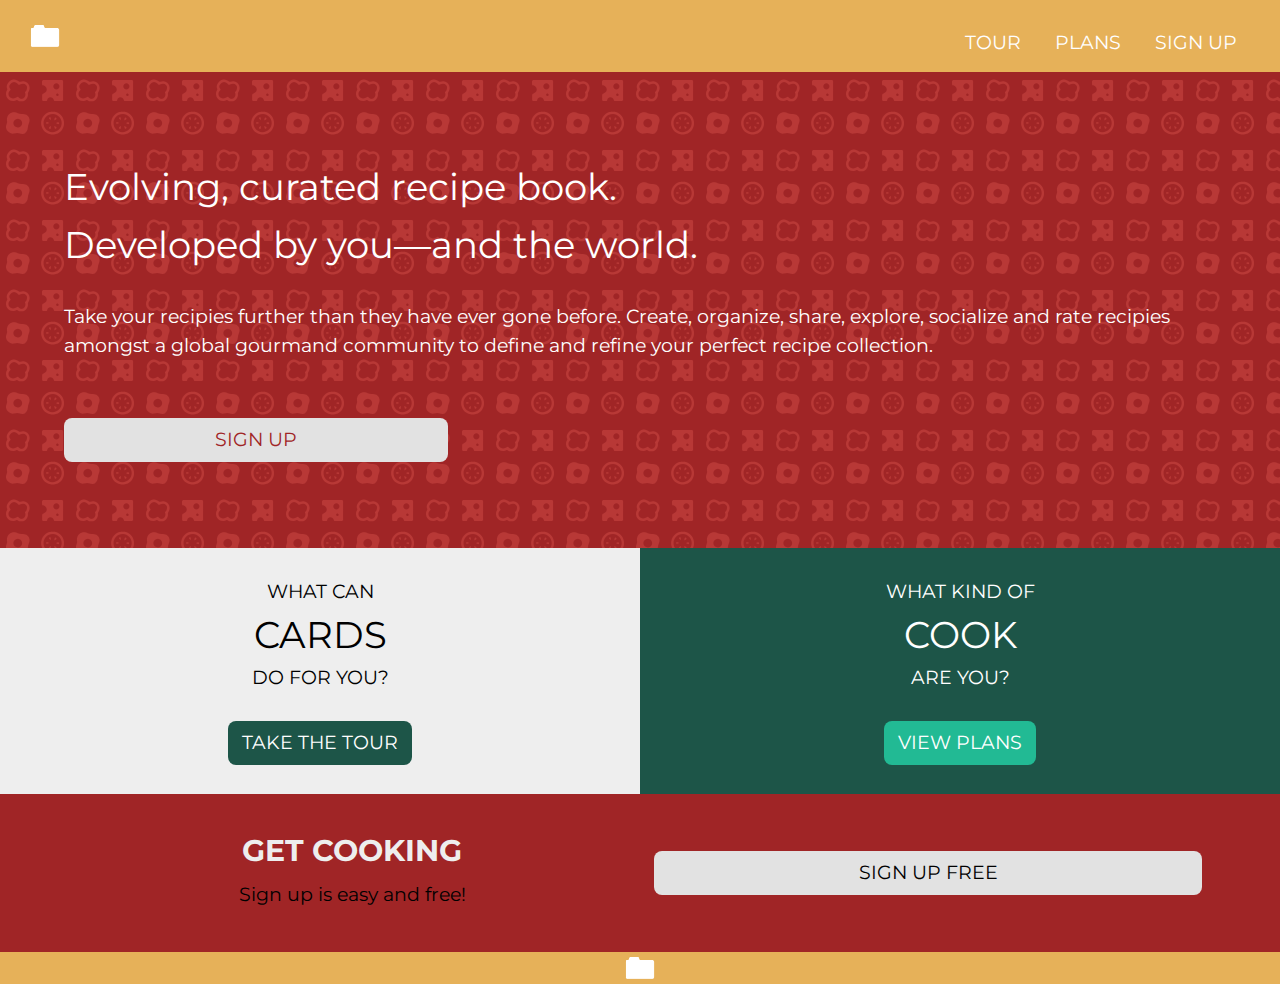
==== index.html @ e1843aa9 "add form to signup.html" ====
<!DOCTYPE html>
<html lang="en-ca">
<head>
	<meta charset="utf-8">
	<title>Cards Homepage</title>
	<meta name="handheldfriendly" content="true">
	<meta name="mobileoptimized" content="240">
	<meta name="viewport" content="width=device-width,initial-scale=1">
	<link href='https://fonts.googleapis.com/css?family=Montserrat:400,700' rel='stylesheet' type='text/css'>
  	<link href="css/modules.css" rel="stylesheet">
	<link href="css/grid.css" rel="stylesheet">
	<link href="css/type.css" rel="stylesheet">
	<link href="css/main.css" rel="stylesheet">
	<link href="css/color.css" rel="stylesheet">
</head>
<body>

<ul class="skip-links">
	<li><a href="#main">Skip to main content</a></li>
	<li><a href="#nav">Skip to navigation</a></li>
	<li><a href="#signup-bucket">Skip to sign up</a></li>
</ul>

<header class="bg-yellow gutter pad-b-1-2 pad-t-1-2" role="masthead">
	<div class="grid grid-middle">
		<div class="unit  xs-1-4 s-1-4 m-1-4 l-1-4">
			<a class="current" href="index.html"><img class="icon i--32" src="images/logo-white.svg" alt=""></a>
		</div>
		<nav class="unit xs-3-4 s-3-4 m-3-4 l-3-4" id="nav" role="navigation">
			<ol class="list-group list-group--inline pad-t-1-2 push-none text-right">
				<li><a class="icon-link white island-1-2" href="tour.html">TOUR</a></li>
				<li><a class="icon-link white island-1-2" href="plans.html">PLANS</a></li>
				<li><a class="icon-link white island-1-2 s-hide" href="signup.html">SIGN UP</a></li>
			</ol>
		</nav>
	</div>	
</header>

<main>

	<section class="island banner white gradient">
		<div class="grid l-wrap">
			<div class="unit xs-1 s-1 m-1 l-1 tera">
				<p class="l-wrap pad-t-2">Evolving, curated recipe book.<span class="block">Developed by you—and the world.</span><p>
			</div>
			<div class="l-wrap">
				<div class="unit xs-1 s-1 m-1 l-1 l-wrap">
					<p class="push-2">Take your recipies further than they have ever gone before. Create, organize, share, explore, socialize and rate recipies amongst a global gourmand community to define and refine your perfect recipe collection.</p>
				</div>
				<div class="unit xs-1 s-1 m-1 l-1-3">
					<div class="grid" id="main">
						<div class="unit xs-1 s-1 m-1 l-1">
							<a class="btn btn--light img-flex push-2 text-center d-red" href="signup.html">SIGN UP</a>
						</div>
					</div>
				</div>	
			</div>
		</div>
	</section>

	<section class="grid">
		<div class="unit xs-1 s-1 m-1-2 l-1-2 text-center bg-smoke">
			<p class="pad-t ">WHAT CAN<span class="block tera">CARDS</span>DO FOR YOU?</p>
			<a class="btn push bg-d-green" href="tour.html">TAKE THE TOUR</a>
		</div>
		<div class="unit xs-1 s-1 m-1-2 l-1-2 text-center bg-d-green">
			<p class="pad-t white">WHAT KIND OF<span class="block tera">COOK</span>ARE YOU?</p>
			<a class="btn push bg-l-green" href="plans.html">VIEW PLANS</a>
		</div>
	</section>

	<section class="bg-d-red island text-center" id="signup-bucket" role="complementary">
		<div class="grid grid-middle push l-wrap">
			<div class="unit xs-1 s-1 m-1 l-1-2 ">
				<h2 class="push-0 giga smoke">GET COOKING</h2>
				<p class="push-1-2">Sign up is easy and free!</p>
			</div>
			<div class="unit xs-1 s-1 m-1 l-1-2 gutter-1-2">
				<a class="btn btn--light img-flex text-center" href="signup.html">SIGN UP FREE</a>
			</div>
		</div>
	</section>
</main>

<footer class="bg-yellow">
	<div class="grid">
		<div class="unit unit-xs-centered">
			<a href="index.html"><img class="icon i--32" src="images/logo-white.svg" alt="logo"></a>
		</div>
	</div>
</footer>


</body>
</html>
---- css/modules.css ----
/*!
 * Modulifier || Code released under the UNLICENSE
 * Code under other copyrights & licenses listed below.
 * http://modulifier.web-dev.tools/#responsive;images;list-group;embed;media-object;icons;hidden;positioning;buttons;forms;accessibility;print
 */

@-moz-viewport { width: device-width; scale: 1; }
@-ms-viewport { width: device-width; scale: 1; }
@-o-viewport { width: device-width; scale: 1; }
@-webkit-viewport { width: device-width; scale: 1; }
@viewport { width: device-width; scale: 1; }

html {
  box-sizing: border-box;
  -moz-text-size-adjust: 100%;
  -ms-text-size-adjust: 100%;
  -webkit-text-size-adjust: 100%;
  text-size-adjust: 100%;
}

*, *::before, *::after {
  box-sizing: inherit;
}

body {
  margin: 0;
}

article, aside, details, figcaption, figure,
footer, header, main, menu, nav, section, summary {
  display: block;
}

audio, canvas, progress, video {
  display: inline-block;
  vertical-align: baseline;
}

template {
  display: none;
}

img {
  border: 0;
}

.img-flex {
  display: block;
  width: 100%;
}

svg:not(:root) {
  overflow: hidden;
}

svg {
  fill: currentColor;
  stroke: currentColor;
}

.image-replacement, .ir {
  overflow: hidden;
  direction: ltr;
  text-align: left;
  text-indent: 100%;
  white-space: nowrap;
}

.list-group {
  padding-left: 0;
  list-style-type: none;
}

.list-group > dd {
  margin-left: 0;
}

.list-group--inline::before,
.list-group--inline::after {
  content: "";
  display: table;
}

.list-group--inline::after {
  clear: both;
}

.list-group--inline > li {
  display: inline-block;
}

.list-group--inline > dt {
  clear: left;
  float: left;
  width: 11em;
}

.list-group--inline > dd {
  float: left;
  min-width: 12em;
}

.embed {
  margin-left: 0;
  margin-right: 0;
  overflow: hidden;
  position: relative;
  width: 100%;
}

.embed--1by1 {
  padding-top: 100%; /* Square */
}

.embed--4by3 {
  padding-top: 75%; /* Traditional TV/computer screens */
}

.embed--2by1 {
  padding-top: 50%; /*custom*/
}

.embed--iso216 {
  padding-top: 70.92%; /* A-standard paper sizes */
}

.embed--3by2 {
  padding-top: 66.6%; /* Classic 35 mm film & most digital photos, landscape */
}

.embed--2by3 {
  padding-top: 150%; /* Classic 35 mm film & most digital photos, portrait */
}

.embed--golden {
  padding-top: 61.8%; /* The Golden Ratio */
}

.embed--16by9 {
  padding-top: 56.25%; /* HD TV */
}

.embed--185by100 {
  padding-top: 54.05%; /* Common widescreen cinema */
}

.embed--24by10 {
  padding-top: 41.667%; /* Widescreen cinema: 2.4:1 */;
}

.embed--3by1 {
  padding-top: 33.3333%; /* Panorama photos */
}

.embed--4by1 {
  padding-top: 25%; /* Polyvision */
}

.embed__item {
  height: 100%;
  left: 0;
  position: absolute;
  top: 0;
  width: 100%;
}

.media {
  overflow: hidden;
}

.media__img {
  float: left;
}

.media__img--reversed {
  float: right;
}

.media__img--stacked {
  float: none;
}

.media__body {
  overflow: hidden;
  min-width: 12em; /* Slightly less than 200px, responsiveness built in */
}

.icon {
  display: inline-block;
  position: relative;
  background: transparent none no-repeat center center;
  background-size: contain;
  vertical-align: middle;
}

.i--16 {
  height: 16px;
  width: 16px;
}

.i--18 {
  height: 18px;
  width: 18px;
}

.i--24 {
  height: 24px;
  width: 24px;
}

.i--32 {
  height: 32px;
  width: 32px;
}

.i--48 {
  height: 48px;
  width: 48px;
}

.i--64 {
  height: 64px;
  width: 64px;
}

.icon svg {
  left: 0;
  height: 100%;
  position: absolute;
  top: 0;
  width: 100%;
}

.icon-label {
  vertical-align: middle;
}

.icon-link, .icon-link:hover {
  text-decoration: none;
}

[hidden], .hidden {
  display: none;
  visibility: hidden;
}

.visually-hidden {
  height: 1px;
  margin: -1px;
  overflow: hidden;
  padding: 0;
  position: absolute;
  width: 1px;
  border: 0;
  clip: rect(0 0 0 0);
}

.visually-hidden.focusable:active, .visually-hidden.focusable:focus {
  height: auto;
  margin: 0;
  overflow: visible;
  position: static;
  width: auto;
  clip: auto;
}

.invisible {
  visibility: hidden;
}

.truncate {
  max-width: 100%;
  overflow: hidden;
  width: 100%;
  text-overflow: ellipsis;
  white-space: nowrap;
}

.scrollable {
  max-width: 100%;
  overflow-x: auto;
  overflow-y: hidden;
  -webkit-overflow-scrolling: touch;
}

.center {
  margin-left: auto;
  margin-right: auto;
}

.clearfix::before, .clearfix::after {
  content: "";
  display: table;
}

.clearfix::after {
  clear: both;
}

.left {
  float: left;
}

.right {
  float: right;
}

.inline {
  display: inline;
}

.block {
  display: block;
}

.inline-block, .ib {
  display: inline-block;
}

.valign-top {
  vertical-align: top;
}

.valign-bottom {
  vertical-align: bottom;
}

.valign-middle {
  vertical-align: middle;
}

.fixed {
  position: fixed;
}

.relative {
  position: relative;
}

.absolute {
  position: absolute;
}

.static {
  position: static;
}

.zindex-1 {
  z-index: 1;
}

.zindex-2 {
  z-index: 2;
}

.zindex-3 {
  z-index: 3;
}

.pin-top-left, .pin-tl {
  top: 0;
  left: 0;
}

.pin-top-right, .pin-tr {
  top: 0;
  right: 0;
}

.pin-bottom-left, .pin-bl {
  bottom: 0;
  left: 0;
}

.pin-bottom-right, .pin-br {
  bottom: 0;
  right: 0;
}

.width-quarter, .w-1-4 {
  width: 25%;
}

.width-half, .w-1-2 {
  width: 50%;
}

.width-full, .w-1 {
  width: 100%;
}

.link-box {
  display: block;
  text-decoration: none;
}

.btn {
  display: inline-block;
  padding: 0.375em 0.75em 0.42em;
  background-color: #333;
  border-radius: 8px;
  border: 0;
  color: #fff;
  text-decoration: none;
}

.btn:hover {
  background-color: #000;
  color: #fff;
}

.btn--light {
  background-color: #e2e2e2;
  color: #000;
}

.btn--light:hover {
  background-color: #666;
  color: #fff;
}

.btn--ghost {
  background-color: transparent;
  border: 3px solid #333;
  color: #000;
}

.btn--ghost:hover {
  border-color: #000;
}

label, .label-block {
  display: block;
  cursor: pointer;
}

input[type="checkbox"] + label,
input[type="radio"] + label,
.label-inline {
  display: inline-block;
}

/*!
 * (c) Nicolas Gallagher and Jonathan Neal of Normalize.css || MIT License
 *     https://necolas.github.io/normalize.css/
 */

button, input, optgroup, select, textarea {
  color: inherit;
  font: inherit;
  margin: 0;
}

button {
  overflow: visible;
}

button,
select {
  text-transform: none;
}

button,
html input[type="button"],
input[type="reset"],
input[type="submit"] {
  -webkit-appearance: button;
  cursor: pointer;
}

button[disabled],
html input[disabled] {
  cursor: default;
}

button::-moz-focus-inner,
input::-moz-focus-inner {
  border: 0;
  padding: 0;
}

input[type="checkbox"],
input[type="radio"] {
  padding: 0;
}

input[type="number"]::-webkit-inner-spin-button,
input[type="number"]::-webkit-outer-spin-button {
  height: auto;
}

input[type="search"] {
  -webkit-appearance: textfield;
}

input[type="search"]::-webkit-search-cancel-button,
input[type="search"]::-webkit-search-decoration {
  -webkit-appearance: none;
}

fieldset {
  border: 1px solid;
}

legend {
  border: 0;
  padding: 0;
}

textarea {
  overflow: auto;
}

optgroup {
  font-weight: bold;
}

/*! End Normalize.css code */

a:hover, a:active {
  outline: none;
}

a:focus, [tabindex="0"]:focus,
input:focus, textarea:focus, button:focus {
  outline: 3px solid #000;
  outline-offset: 3px;
}

.skip-links {
  margin: 0;
  padding: 0;
  list-style-type: none;
}

.skip-links a {
  padding: 0.5em 0.75em;
  position: absolute;
  top: -3em;
  z-index: 10000; /* To make sure they're always on top */
  background-color: #000;
  color: #fff;
  font-size: 1.125rem;
  font-weight: bold;
  text-decoration: none;
}

.skip-links a:focus {
  top: 0;
}

.print-only {
  display: none;
  visibility: hidden;
}

@media print {

  .no-print {
    display: none;
    visibility: hidden;
  }

  .print-only {
    display: block;
    visibility: visible;
  }

  /*!
   * (c) HTML5 Boilerplate || MIT License
   *     https://html5boilerplate.com/
   */

  *, *:before, *:after, *:first-letter, *:first-line {
    background: none transparent !important;
    color: #000 !important;
    box-shadow: none !important;
    text-shadow: none !important;
  }

  a, a:visited {
    text-decoration: underline;
  }

  a[href]:after {
    content: " (" attr(href) ")";
  }

  abbr[title]:after {
    content: " (" attr(title) ")";
  }

  a[href^="#"]:after,
  a[href^="javascript:"]:after {
    content: "";
  }

  pre, blockquote {
    page-break-inside: avoid;
  }

  thead {
    display: table-header-group;
  }

  tr, img {
    page-break-inside: avoid;
  }

  p, h1, h2, h3, h4, h5, h6 {
    orphans: 3;
    widows: 3;
  }

  h1, h2, h3, h4, h5, h6 {
    page-break-after: avoid;
  }

  /*! End HTML5 Boilerplate code */
}
---- css/grid.css ----
/*
  Gridifier || Code released under the UNLICENSE
  http://gridifier.web-dev.tools/#xs,4,0,0,0;s,4,25,0,0;m,4,38,1,1;l,4,60,1,1
*/

.grid {
  margin: 0;
  padding: 0;
  letter-spacing: -0.31em;
  text-rendering: optimizespeed;
  display: -webkit-flex;
  -webkit-flex-flow: row wrap;
  display: -ms-flexbox;
  -ms-flex-flow: row wrap;
  display: flex;
  flex-flow: row wrap;
}

.grid-bottom {
  -webkit-align-items: flex-end;
  -ms-align-items: flex-end;
  align-items: flex-end;
}

.grid-middle {
  -webkit-align-items: center;
  -ms-align-items: center;
  align-items: center;
}

.grid-stretch {
  -webkit-align-items: stretch;
  -ms-align-items: stretch;
  align-items: stretch;
}

.opera-only :-o-prefocus, .grid {
  word-spacing: -0.43em;
}

.unit {
  letter-spacing: normal;
  text-rendering: auto;
  vertical-align: top;
  word-spacing: normal;
  display: inline-block;
  visibility: visible;
}

.grid-bottom .unit {
  vertical-align: bottom;
}

.grid-middle .unit {
  vertical-align: middle;
}

[class*="unit-push-"],
[class*="unit-pull-"] {
  position: relative;
}

.unit-xs-hidden {
  display: none;
  visibility: hidden;
}

.unit-xs-centered {
  margin: 0 auto;
}

.unit-xs-1, .xs-1 {
  display: block;
  visibility: visible;
  width: 100%;
}

.unit-xs-1-2, .xs-1-2 {
  width: 50.0000%;
}

.unit-xs-1-3, .xs-1-3 {
  width: 33.3333%;
}

.unit-xs-2-3, .xs-2-3 {
  width: 66.6667%;
}

.unit-xs-1-4, .xs-1-4 {
  width: 25.0000%;
}

.unit-xs-3-4, .xs-3-4 {
  width: 75.0000%;
}

.unit-xs-1-2,.xs-1-2,.unit-xs-1-3,.xs-1-3,.unit-xs-2-3,.xs-2-3,.unit-xs-1-4,.xs-1-4,.unit-xs-3-4,.xs-3-4 {
  display: inline-block;
  visibility: visible;
}

@media only screen and (min-width: 25em) {

.unit-s-hidden {
  display: none;
  visibility: hidden;
}

.unit-s-centered {
  margin: 0 auto;
}

.unit-s-1, .s-1 {
  display: block;
  visibility: visible;
  width: 100%;
}

.unit-s-1-2, .s-1-2 {
  width: 50.0000%;
}

.unit-s-1-3, .s-1-3 {
  width: 33.3333%;
}

.unit-s-2-3, .s-2-3 {
  width: 66.6667%;
}

.unit-s-1-4, .s-1-4 {
  width: 25.0000%;
}

.unit-s-3-4, .s-3-4 {
  width: 75.0000%;
}

.unit-s-1-2,.s-1-2,.unit-s-1-3,.s-1-3,.unit-s-2-3,.s-2-3,.unit-s-1-4,.s-1-4,.unit-s-3-4,.s-3-4 {
  display: inline-block;
  visibility: visible;
}

}

@media only screen and (min-width: 38em) {

.unit-m-hidden {
  display: none;
  visibility: hidden;
}

.unit-m-centered {
  margin: 0 auto;
}

.unit-m-1, .m-1 {
  display: block;
  visibility: visible;
  width: 100%;
}

.unit-offset-m-0 {
  margin-left: 0;
}

.unit-push-m-0,
.unit-pull-m-0 {
  left: 0;
}

.unit-m-1-2, .m-1-2 {
  width: 50.0000%;
}

.unit-offset-m-1-2 {
  margin-left: 50.0000%;
}

.unit-push-m-1-2 {
  left: 50.0000%;
}

.unit-pull-m-1-2 {
  left: -50.0000%;
}

.unit-m-1-3, .m-1-3 {
  width: 33.3333%;
}

.unit-offset-m-1-3 {
  margin-left: 33.3333%;
}

.unit-push-m-1-3 {
  left: 33.3333%;
}

.unit-pull-m-1-3 {
  left: -33.3333%;
}

.unit-m-2-3, .m-2-3 {
  width: 66.6667%;
}

.unit-offset-m-2-3 {
  margin-left: 66.6667%;
}

.unit-push-m-2-3 {
  left: 66.6667%;
}

.unit-pull-m-2-3 {
  left: -66.6667%;
}

.unit-m-1-4, .m-1-4 {
  width: 25.0000%;
}

.unit-offset-m-1-4 {
  margin-left: 25.0000%;
}

.unit-push-m-1-4 {
  left: 25.0000%;
}

.unit-pull-m-1-4 {
  left: -25.0000%;
}

.unit-m-3-4, .m-3-4 {
  width: 75.0000%;
}

.unit-offset-m-3-4 {
  margin-left: 75.0000%;
}

.unit-push-m-3-4 {
  left: 75.0000%;
}

.unit-pull-m-3-4 {
  left: -75.0000%;
}

.unit-m-1-2,.m-1-2,.unit-m-1-3,.m-1-3,.unit-m-2-3,.m-2-3,.unit-m-1-4,.m-1-4,.unit-m-3-4,.m-3-4 {
  display: inline-block;
  visibility: visible;
}

}

@media only screen and (min-width: 60em) {

.unit-l-hidden {
  display: none;
  visibility: hidden;
}

.unit-l-centered {
  margin: 0 auto;
}

.unit-l-1, .l-1 {
  display: block;
  visibility: visible;
  width: 100%;
}

.unit-offset-l-0 {
  margin-left: 0;
}

.unit-push-l-0,
.unit-pull-l-0 {
  left: 0;
}

.unit-l-1-2, .l-1-2 {
  width: 50.0000%;
}

.unit-offset-l-1-2 {
  margin-left: 50.0000%;
}

.unit-push-l-1-2 {
  left: 50.0000%;
}

.unit-pull-l-1-2 {
  left: -50.0000%;
}

.unit-l-1-3, .l-1-3 {
  width: 33.3333%;
}

.unit-offset-l-1-3 {
  margin-left: 33.3333%;
}

.unit-push-l-1-3 {
  left: 33.3333%;
}

.unit-pull-l-1-3 {
  left: -33.3333%;
}

.unit-l-2-3, .l-2-3 {
  width: 66.6667%;
}

.unit-offset-l-2-3 {
  margin-left: 66.6667%;
}

.unit-push-l-2-3 {
  left: 66.6667%;
}

.unit-pull-l-2-3 {
  left: -66.6667%;
}

.unit-l-1-4, .l-1-4 {
  width: 25.0000%;
}

.unit-offset-l-1-4 {
  margin-left: 25.0000%;
}

.unit-push-l-1-4 {
  left: 25.0000%;
}

.unit-pull-l-1-4 {
  left: -25.0000%;
}

.unit-l-3-4, .l-3-4 {
  width: 75.0000%;
}

.unit-offset-l-3-4 {
  margin-left: 75.0000%;
}

.unit-push-l-3-4 {
  left: 75.0000%;
}

.unit-pull-l-3-4 {
  left: -75.0000%;
}

.unit-l-1-2,.l-1-2,.unit-l-1-3,.l-1-3,.unit-l-2-3,.l-2-3,.unit-l-1-4,.l-1-4,.unit-l-3-4,.l-3-4 {
  display: inline-block;
  visibility: visible;
}

}

.unit-content-distribute {
  display: -ms-flexbox;
  display: -webkit-flex;
  display: flex;
  -ms-flex-direction: column;
  -webkit-flex-direction: column;
  flex-direction: column;
  -ms-flex-pack: justify;
  -webkit-justify-content: space-between;
  justify-content: space-between;
}

.content-fill {
  -ms-flex-grow: 2;
  -webkit-flex-grow: 2;
  flex-grow: 2;
  max-width: 100%; /* @bugfix: IE 10, 11 */
}

.content-shrink {
  -ms-align-self: center;
  -webkit-align-self: center;
  align-self: center;
}
---- css/type.css ----
/*
  Typografier || Code released under the UNLICENSE
  http://typografier.web-dev.tools/#0,100,1.3,1.067;38,110,1.4,1.200;60,120,1.5,1.250;90,130,1.5,1.333
*/

html {
  font-size: 100%;
  line-height: 1.3;
}

a {
  background-color: transparent;
}

sub, sup {
  font-size: 75%;
  line-height: 1px;
  position: relative;
  vertical-align: baseline;
}

sup {
  top: -0.5em;
}

sub {
  bottom: -0.25em;
}

pre, code, kbd, samp {
  font-size: 100%;
}

abbr[title] {
  border-bottom: 1px dotted;
  text-decoration: none;
}

b, strong {
  font-weight: bold;
}

dfn, caption {
  font-style: italic;
}

hr {
  border: 0;
  border-top: 1px solid;
  height: 0;
}

table {
  border-collapse: collapse;
  border-spacing: 0;
  width: 100%;
}

th, td {
  border-bottom: 1px solid;
  text-align: left;
}

thead th {
  vertical-align: bottom;
}

.text-left {
  text-align: left;
}

.text-right {
  text-align: right;
}

.text-center {
  text-align: center;
}

.normal {
  font-weight: normal;
}

.bold {
  font-weight: bold;
}

.italic {
  font-style: italic;
}

.text-upper {
  text-transform: uppercase;
}

.text-lower {
  text-transform: lowercase;
}

h1, h2, h3, h4, h5, h6,
p, ul, ol, dl, dd, figure,
blockquote, details, hr,
fieldset, pre, table {
  margin: 0 0 1.3rem;
}

.yotta {
  font-size: 1.5745rem;
  line-height: 1.6513;
}

.zetta {
  font-size: 1.4757rem;
  line-height: 1.7619;
}

h1, .exa {
  font-size: 1.3830rem;
  line-height: 1.8800;
}

h2, .peta {
  font-size: 1.2962rem;
  line-height: 1.0030;
}

h3, .tera {
  font-size: 1.2148rem;
  line-height: 1.0702;
}

h4, .giga {
  font-size: 1.1385rem;
  line-height: 1.1419;
}

h5, .mega {
  font-size: 1.0670rem;
  line-height: 1.2184;
}

h6, .kilo, input, textarea {
  font-size: 1.0000rem;
  line-height: 1.3000;
}

small, .milli {
  font-size: 0.9372rem;
  line-height: 1.3871;
}

.micro {
  font-size: 0.8784rem;
  line-height: 1.4800;
}

.push {
  margin-bottom: 1.3rem;
}

.push-none, .push-0 {
  margin-bottom: 0;
}

.push-double, .push-2 {
  margin-bottom: 2.6000rem;
}

.push-half, .push-1-2 {
  margin-bottom: 0.6500rem;
}

.push-quarter, .push-1-4 {
  margin-bottom: 0.3250rem;
}

.push-right-quarter, .push-r-1-4 {
  margin-right: 0.3250rem;
}

.push-right-half, .push-r-1-2 {
  margin-right: 0.6500rem;
}

.push-right, .push-r {
  margin-right: 1.3rem;
}

.pad-top, .pad-t {
  padding-top: 1.3rem;
}

.pad-bottom, .pad-b {
  padding-bottom: 1.3rem;
}

.pad-top-double, .pad-t-2 {
  padding-top: 2.6000rem;
}

.pad-bottom-double, .pad-b-2 {
  padding-bottom: 2.6000rem;
}

.pad-top-half, .pad-t-1-2 {
  padding-top: 0.6500rem;
}

.pad-bottom-half, .pad-b-1-2 {
  padding-bottom: 0.6500rem;
}

.pad-top-quarter, .pad-t-1-4 {
  padding-top: 0.3250rem;
}

.pad-bottom-quarter, .pad-b-1-4 {
  padding-bottom: 0.3250rem;
}

.island {
  padding: 1.3rem;
}

.island-double, .island-2 {
  padding: 2.6000rem;
}

.island-half, .island-1-2 {
  padding: 0.6500rem;
}

.island-quarter, .island-1-4,
td, th, fieldset {
  padding: 0.3250rem;
}

.gutter {
  padding-left: 1.3rem;
  padding-right: 1.3rem;
}

.gutter-double, .gutter-2 {
  padding-left: 2.6000rem;
  padding-right: 2.6000rem;
}

.gutter-half, .gutter-1-2 {
  padding-left: 0.6500rem;
  padding-right: 0.6500rem;
}

.gutter-quarter, .gutter-1-4 {
  padding-left: 0.3250rem;
  padding-right: 0.3250rem;
}

@media only screen and (min-width: 38em) {

html {
  font-size: 110%;
  line-height: 1.4;
}

h1, h2, h3, h4, h5, h6,
p, ul, ol, dl, dd, figure,
blockquote, details, hr,
fieldset, pre, table {
  margin: 0 0 1.4rem;
}

.yotta {
  font-size: 3.5832rem;
  line-height: 1.1721;
}

.zetta {
  font-size: 2.9860rem;
  line-height: 1.4066;
}

h1, .exa {
  font-size: 2.4883rem;
  line-height: 1.1253;
}

h2, .peta {
  font-size: 2.0736rem;
  line-height: 1.3503;
}

h3, .tera {
  font-size: 1.7280rem;
  line-height: 1.6204;
}

h4, .giga {
  font-size: 1.4400rem;
  line-height: 1.9444;
}

h5, .mega {
  font-size: 1.2000rem;
  line-height: 1.1667;
}

h6, .kilo, input, textarea {
  font-size: 1.0000rem;
  line-height: 1.4000;
}

small, .milli {
  font-size: 0.8333rem;
  line-height: 1.6800;
}

.micro {
  font-size: 0.6944rem;
  line-height: 2.0160;
}

.push {
  margin-bottom: 1.4rem;
}

.push-none, .push-0 {
  margin-bottom: 0;
}

.push-double, .push-2 {
  margin-bottom: 2.8000rem;
}

.push-half, .push-1-2 {
  margin-bottom: 0.7000rem;
}

.push-quarter, .push-1-4 {
  margin-bottom: 0.3500rem;
}

.push-right-quarter, .push-r-1-4 {
  margin-right: 0.3500rem;
}

.push-right-half, .push-r-1-2 {
  margin-right: 0.7000rem;
}

.push-right, .push-r {
  margin-right: 1.4rem;
}

.pad-top, .pad-t {
  padding-top: 1.4rem;
}

.pad-bottom, .pad-b {
  padding-bottom: 1.4rem;
}

.pad-top-double, .pad-t-2 {
  padding-top: 2.8000rem;
}

.pad-bottom-double, .pad-b-2 {
  padding-bottom: 2.8000rem;
}

.pad-top-half, .pad-t-1-2 {
  padding-top: 0.7000rem;
}

.pad-bottom-half, .pad-b-1-2 {
  padding-bottom: 0.7000rem;
}

.pad-top-quarter, .pad-t-1-4 {
  padding-top: 0.3500rem;
}

.pad-bottom-quarter, .pad-b-1-4 {
  padding-bottom: 0.3500rem;
}

.island {
  padding: 1.4rem;
}

.island-double, .island-2 {
  padding: 2.8000rem;
}

.island-half, .island-1-2 {
  padding: 0.7000rem;
}

.island-quarter, .island-1-4,
td, th, fieldset {
  padding: 0.3500rem;
}

.gutter {
  padding-left: 1.4rem;
  padding-right: 1.4rem;
}

.gutter-double, .gutter-2 {
  padding-left: 2.8000rem;
  padding-right: 2.8000rem;
}

.gutter-half, .gutter-1-2 {
  padding-left: 0.7000rem;
  padding-right: 0.7000rem;
}

.gutter-quarter, .gutter-1-4 {
  padding-left: 0.3500rem;
  padding-right: 0.3500rem;
}

}

@media only screen and (min-width: 60em) {

html {
  font-size: 120%;
  line-height: 1.5;
}

h1, h2, h3, h4, h5, h6,
p, ul, ol, dl, dd, figure,
blockquote, details, hr,
fieldset, pre, table {
  margin: 0 0 1.5rem;
}

.yotta {
  font-size: 4.7684rem;
  line-height: 1.2583;
}

.zetta {
  font-size: 3.8147rem;
  line-height: 1.1796;
}

h1, .exa {
  font-size: 3.0518rem;
  line-height: 1.4746;
}

h2, .peta {
  font-size: 2.4414rem;
  line-height: 1.2288;
}

h3, .tera {
  font-size: 1.9531rem;
  line-height: 1.5360;
}

h4, .giga {
  font-size: 1.5625rem;
  line-height: 1.9200;
}

h5, .mega {
  font-size: 1.2500rem;
  line-height: 1.2000;
}

h6, .kilo, input, textarea {
  font-size: 1.0000rem;
  line-height: 1.5000;
}

small, .milli {
  font-size: 0.8000rem;
  line-height: 1.8750;
}

.micro {
  font-size: 0.6400rem;
  line-height: 2.3438;
}

.push {
  margin-bottom: 1.5rem;
}

.push-none, .push-0 {
  margin-bottom: 0;
}

.push-double, .push-2 {
  margin-bottom: 3.0000rem;
}

.push-half, .push-1-2 {
  margin-bottom: 0.7500rem;
}

.push-quarter, .push-1-4 {
  margin-bottom: 0.3750rem;
}

.push-right-quarter, .push-r-1-4 {
  margin-right: 0.3750rem;
}

.push-right-half, .push-r-1-2 {
  margin-right: 0.7500rem;
}

.push-right, .push-r {
  margin-right: 1.5rem;
}

.pad-top, .pad-t {
  padding-top: 1.5rem;
}

.pad-bottom, .pad-b {
  padding-bottom: 1.5rem;
}

.pad-top-double, .pad-t-2 {
  padding-top: 3.0000rem;
}

.pad-bottom-double, .pad-b-2 {
  padding-bottom: 3.0000rem;
}

.pad-top-half, .pad-t-1-2 {
  padding-top: 0.7500rem;
}

.pad-bottom-half, .pad-b-1-2 {
  padding-bottom: 0.7500rem;
}

.pad-top-quarter, .pad-t-1-4 {
  padding-top: 0.3750rem;
}

.pad-bottom-quarter, .pad-b-1-4 {
  padding-bottom: 0.3750rem;
}

.island {
  padding: 1.5rem;
}

.island-double, .island-2 {
  padding: 3.0000rem;
}

.island-half, .island-1-2 {
  padding: 0.7500rem;
}

.island-quarter, .island-1-4,
td, th, fieldset {
  padding: 0.3750rem;
}

.gutter {
  padding-left: 1.5rem;
  padding-right: 1.5rem;
}

.gutter-double, .gutter-2 {
  padding-left: 3.0000rem;
  padding-right: 3.0000rem;
}

.gutter-half, .gutter-1-2 {
  padding-left: 0.7500rem;
  padding-right: 0.7500rem;
}

.gutter-quarter, .gutter-1-4 {
  padding-left: 0.3750rem;
  padding-right: 0.3750rem;
}

}

@media only screen and (min-width: 90em) {

html {
  font-size: 130%;
  line-height: 1.5;
}

h1, h2, h3, h4, h5, h6,
p, ul, ol, dl, dd, figure,
blockquote, details, hr,
fieldset, pre, table {
  margin: 0 0 1.5rem;
}

.yotta {
  font-size: 7.4784rem;
  line-height: 1.0029;
}

.zetta {
  font-size: 5.6102rem;
  line-height: 1.0695;
}

h1, .exa {
  font-size: 4.2087rem;
  line-height: 1.0692;
}

h2, .peta {
  font-size: 3.1573rem;
  line-height: 1.4253;
}

h3, .tera {
  font-size: 2.3686rem;
  line-height: 1.2666;
}

h4, .giga {
  font-size: 1.7769rem;
  line-height: 1.6883;
}

h5, .mega {
  font-size: 1.3330rem;
  line-height: 1.1253;
}

h6, .kilo, input, textarea {
  font-size: 1.0000rem;
  line-height: 1.5000;
}

small, .milli {
  font-size: 0.7502rem;
  line-height: 1.9995;
}

.micro {
  font-size: 0.5628rem;
  line-height: 2.6653;
}

.push {
  margin-bottom: 1.5rem;
}

.push-none, .push-0 {
  margin-bottom: 0;
}

.push-double, .push-2 {
  margin-bottom: 3.0000rem;
}

.push-half, .push-1-2 {
  margin-bottom: 0.7500rem;
}

.push-quarter, .push-1-4 {
  margin-bottom: 0.3750rem;
}

.push-right-quarter, .push-r-1-4 {
  margin-right: 0.3750rem;
}

.push-right-half, .push-r-1-2 {
  margin-right: 0.7500rem;
}

.push-right, .push-r {
  margin-right: 1.5rem;
}

.pad-top, .pad-t {
  padding-top: 1.5rem;
}

.pad-bottom, .pad-b {
  padding-bottom: 1.5rem;
}

.pad-top-double, .pad-t-2 {
  padding-top: 3.0000rem;
}

.pad-bottom-double, .pad-b-2 {
  padding-bottom: 3.0000rem;
}

.pad-top-half, .pad-t-1-2 {
  padding-top: 0.7500rem;
}

.pad-bottom-half, .pad-b-1-2 {
  padding-bottom: 0.7500rem;
}

.pad-top-quarter, .pad-t-1-4 {
  padding-top: 0.3750rem;
}

.pad-bottom-quarter, .pad-b-1-4 {
  padding-bottom: 0.3750rem;
}

.island {
  padding: 1.5rem;
}

.island-double, .island-2 {
  padding: 3.0000rem;
}

.island-half, .island-1-2 {
  padding: 0.7500rem;
}

.island-quarter, .island-1-4,
td, th, fieldset {
  padding: 0.3750rem;
}

.gutter {
  padding-left: 1.5rem;
  padding-right: 1.5rem;
}

.gutter-double, .gutter-2 {
  padding-left: 3.0000rem;
  padding-right: 3.0000rem;
}

.gutter-half, .gutter-1-2 {
  padding-left: 0.7500rem;
  padding-right: 0.7500rem;
}

.gutter-quarter, .gutter-1-4 {
  padding-left: 0.3750rem;
  padding-right: 0.3750rem;
}

}
---- css/main.css ----
html{
	font-family: 'Montserrat', sans-serif;
}

.cards-logo{
	max-width: 10em;
}

.banner{
	background-image: url("../images/pattern.svg");
	background-size: 70px;
	background-repeat: repeat;
	background-color: #a02526;
}




/*utilities*/

	/* 
		s-hide: visually hides things on small screen up to 25em;
		l-wrap: max-width of 60em to wrap things after l breakpoint;
		margin-auto: Centers horizontally;
		max-7: max-width of 7rem;
	*/


/*s-hide*/
@media only screen and (max-width: 25em){
	.s-hide{
		height: 1px;
		margin: -1px;
		overflow: hidden;
		padding: 0;
		position: absolute;
		width: 1px;
		border: 0;
		clip: rect(0 0 0 0);
	}
}

/*l-wrap*/
.l-wrap{
	width: 60;
	max-width: 60rem;
	margin: 0 auto;
}

/*margin-auto*/
.margin-auto{
	display: block;
	margin-left:auto;
	margin-right:auto;
}






/*fake field box*/

.field{
	display: inline-block;
	background-color: #fff;
	border-radius: 8px;
	color: grey;
	text-align: center;
	padding: 0.375em 0.75em 0.42em;
	margin: 1rem;
}

@media only screen and (min-width: 60em){
	.field{
		margin: 0;
	}
}

/*feature box on tour page*/

.feature{
	width: 60rem;
}
---- css/color.css ----
/*
light red #cd4b45
dark red #a02526
light green #22ba94
dark green #1d5548
yellow #e6b159
smoke #eee*/

/*Background brand colours*/

.bg-l-red{
	background-color: #cd4b45;
}

.bg-d-red{
	background-color: #a02526
}

.bg-l-green{
	background-color: #22ba94;
}

.bg-d-green{
	background-color: #1d5548;
}

.bg-yellow{
	background-color: #e6b159;
}

.bg-smoke{
	background-color: #eee;
}

/*Text brand colours*/

.l-red{
	color: #cd4b45;
}

.d-red{
	color: #a02526
}

.l-green{
	color: #22ba94;
}

.d-green{
	color: #1d5548;
}

.yellow{
	color: #e6b159;
}

.smoke{
	color: #eee;
}


/*Background colours, shades of grey light to dark from 1 to 5*/

.bg-1{
	background-color: #F0F0F0;
}

.bg-2{
	background-color: #D0D0D0;
}

.bg-3{
	background-color: #B0B0B0;
}

.bg-4{
	background-color: #787878;
}

.bg-5{
	background-color: #202020;
}

/*text colours*/

.white{
	color: #fff;
}

.black{
	color: #000;
}

.current{
	color: #787878
}
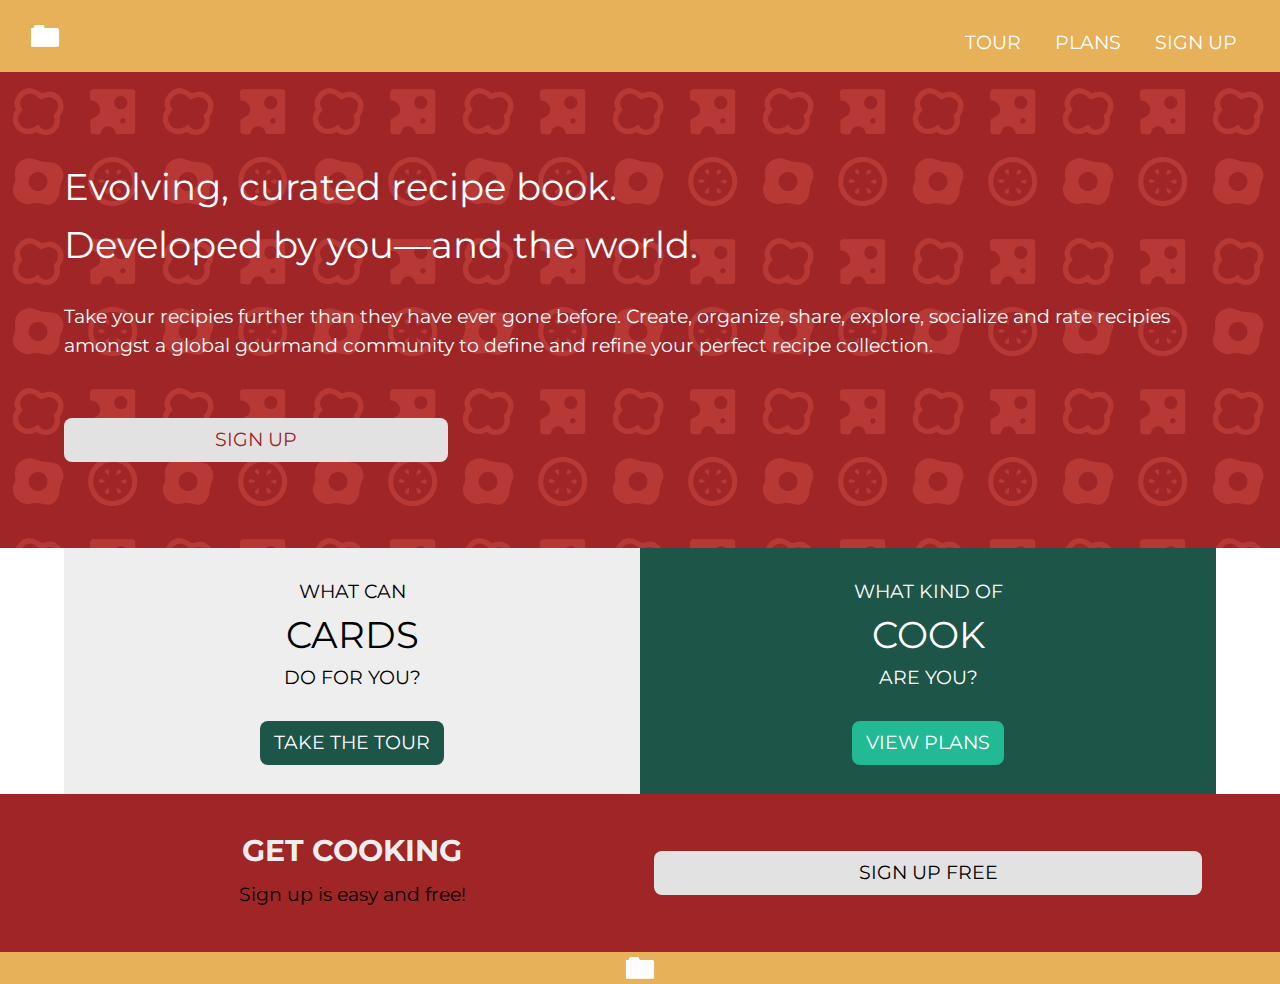
==== commit a8586a68: "put some patterns in" ====
--- a/index.html
+++ b/index.html
@@ -58,7 +58,7 @@
 		</div>
 	</section>
 
-	<section class="grid">
+	<section class="grid l-wrap">
 		<div class="unit xs-1 s-1 m-1-2 l-1-2 text-center bg-smoke">
 			<p class="pad-t ">WHAT CAN<span class="block tera">CARDS</span>DO FOR YOU?</p>
 			<a class="btn push bg-d-green" href="tour.html">TAKE THE TOUR</a>
--- a/css/main.css
+++ b/css/main.css
@@ -8,9 +8,21 @@
 
 .banner{
 	background-image: url("../images/pattern.svg");
-	background-size: 70px;
+	background-size: 150px;
 	background-repeat: repeat;
 	background-color: #a02526;
+}
+
+.bg-pattern-yellow{
+	background-image: url("../images/pattern-yellow.svg");
+	background-size: 150px;
+	background-repeat: repeat;
+}
+
+.bg-pattern-green{
+	background-image: url("../images/pattern-green.svg");
+	background-size: 200px;
+	background-repeat: repeat;
 }
 
 
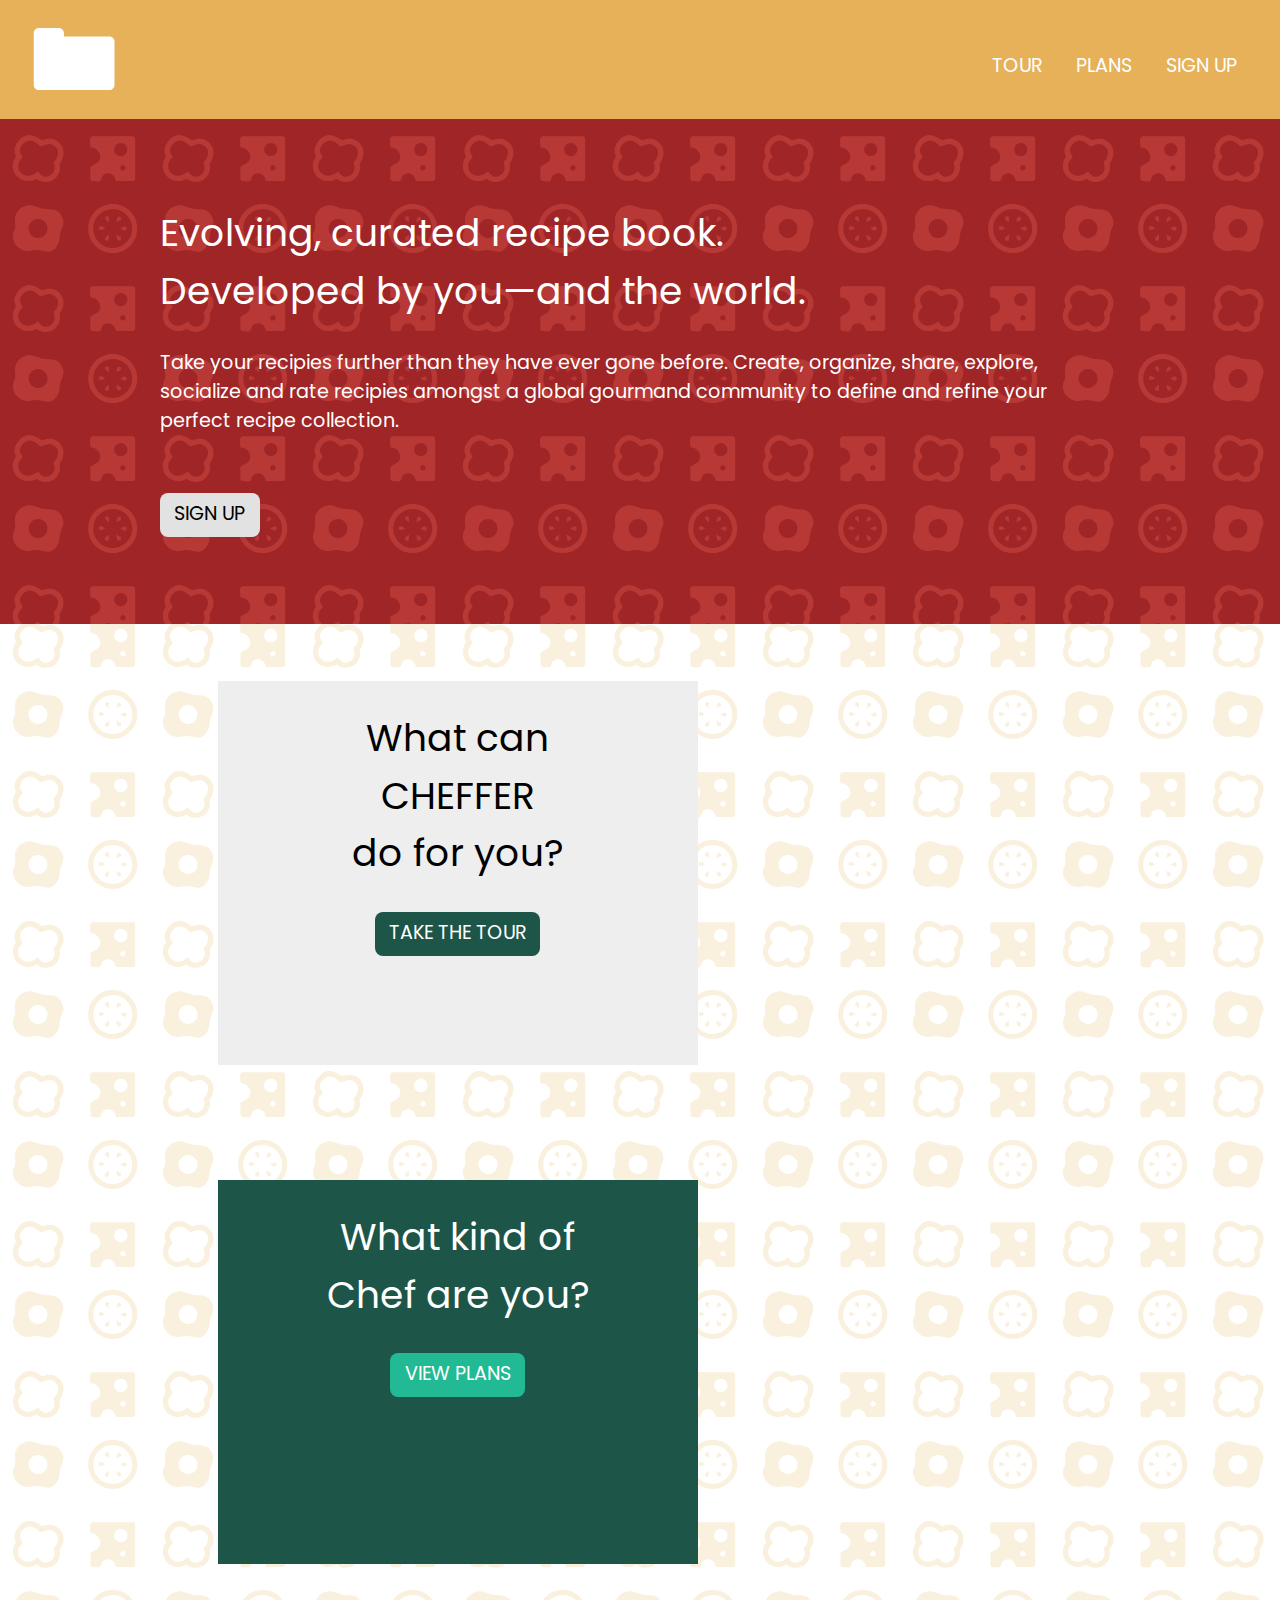
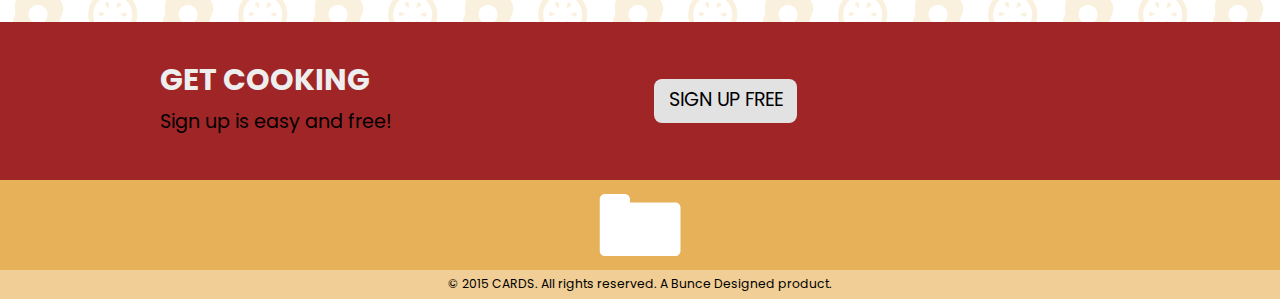
==== commit bab2e5db: "add new logo + images" ====
--- a/index.html
+++ b/index.html
@@ -6,14 +6,14 @@
 	<meta name="handheldfriendly" content="true">
 	<meta name="mobileoptimized" content="240">
 	<meta name="viewport" content="width=device-width,initial-scale=1">
-	<link href='https://fonts.googleapis.com/css?family=Montserrat:400,700' rel='stylesheet' type='text/css'>
-  	<link href="css/modules.css" rel="stylesheet">
+	<link href='https://fonts.googleapis.com/css?family=Poppins:400,700' rel='stylesheet' type='text/css'>
+	<link href="css/modules.css" rel="stylesheet">
 	<link href="css/grid.css" rel="stylesheet">
 	<link href="css/type.css" rel="stylesheet">
 	<link href="css/main.css" rel="stylesheet">
 	<link href="css/color.css" rel="stylesheet">
 </head>
-<body>
+<body class="bg-pattern-yellow">
 
 <ul class="skip-links">
 	<li><a href="#main">Skip to main content</a></li>
@@ -24,7 +24,7 @@
 <header class="bg-yellow gutter pad-b-1-2 pad-t-1-2" role="masthead">
 	<div class="grid grid-middle">
 		<div class="unit  xs-1-4 s-1-4 m-1-4 l-1-4">
-			<a class="current" href="index.html"><img class="icon i--32" src="images/logo-white.svg" alt=""></a>
+			<a class="current" href="index.html"><img class="icon i--90" src="images/logo.svg" alt=""></a>
 		</div>
 		<nav class="unit xs-3-4 s-3-4 m-3-4 l-3-4" id="nav" role="navigation">
 			<ol class="list-group list-group--inline pad-t-1-2 push-none text-right">
@@ -38,6 +38,7 @@
 
 <main>
 
+<!-- hero banner -->
 	<section class="island banner white gradient">
 		<div class="grid l-wrap">
 			<div class="unit xs-1 s-1 m-1 l-1 tera">
@@ -50,7 +51,7 @@
 				<div class="unit xs-1 s-1 m-1 l-1-3">
 					<div class="grid" id="main">
 						<div class="unit xs-1 s-1 m-1 l-1">
-							<a class="btn btn--light img-flex push-2 text-center d-red" href="signup.html">SIGN UP</a>
+							<a class="btn btn--light push-2" href="signup.html">SIGN UP</a>
 						</div>
 					</div>
 				</div>	
@@ -58,35 +59,39 @@
 		</div>
 	</section>
 
+<!-- buckets -->
 	<section class="grid l-wrap">
-		<div class="unit xs-1 s-1 m-1-2 l-1-2 text-center bg-smoke">
-			<p class="pad-t ">WHAT CAN<span class="block tera">CARDS</span>DO FOR YOU?</p>
+		<div class="unit xs-1 s-1 m-1-2 l-1-2 text-center bg-smoke bucket">
+			<p class="pad-t tera">What can<span class="block">CHEFFER</span>do for you?</p>
 			<a class="btn push bg-d-green" href="tour.html">TAKE THE TOUR</a>
 		</div>
-		<div class="unit xs-1 s-1 m-1-2 l-1-2 text-center bg-d-green">
-			<p class="pad-t white">WHAT KIND OF<span class="block tera">COOK</span>ARE YOU?</p>
+		<div class="unit xs-1 s-1 m-1-2 l-1-2 text-center bg-d-green bucket">
+			<p class="pad-t white tera">What kind of<span class="block">Chef are you?</span></p>
 			<a class="btn push bg-l-green" href="plans.html">VIEW PLANS</a>
 		</div>
 	</section>
 
-	<section class="bg-d-red island text-center" id="signup-bucket" role="complementary">
+<!-- prefooter -->
+	<section class="bg-d-red island" id="signup-bucket" role="complementary">
 		<div class="grid grid-middle push l-wrap">
-			<div class="unit xs-1 s-1 m-1 l-1-2 ">
+			<div class="unit xs-1 s-1 m-1-2 l-1-2 ">
 				<h2 class="push-0 giga smoke">GET COOKING</h2>
 				<p class="push-1-2">Sign up is easy and free!</p>
 			</div>
-			<div class="unit xs-1 s-1 m-1 l-1-2 gutter-1-2">
-				<a class="btn btn--light img-flex text-center" href="signup.html">SIGN UP FREE</a>
+			<div class="unit xs-1 s-1 m-1-2 l-1-2 gutter-1-2">
+				<a class="btn btn--light" href="signup.html">SIGN UP FREE</a>
 			</div>
 		</div>
 	</section>
 </main>
 
+
 <footer class="bg-yellow">
 	<div class="grid">
 		<div class="unit unit-xs-centered">
-			<a href="index.html"><img class="icon i--32" src="images/logo-white.svg" alt="logo"></a>
+			<a href="index.html"><img class="icon i--90" src="images/logo.svg" alt="back to top"></a>
 		</div>
+		<aside class="unit xs-1 bg-l-yellow text-center micro">© 2015 CARDS. All rights reserved. A Bunce Designed product.</aside>
 	</div>
 </footer>
 
--- a/css/modules.css
+++ b/css/modules.css
@@ -221,6 +221,11 @@
 .i--64 {
   height: 64px;
   width: 64px;
+}
+
+.i--90 {
+  height: 90px;
+  width: 90px;
 }
 
 .icon svg {
--- a/css/main.css
+++ b/css/main.css
@@ -1,5 +1,5 @@
 html{
-	font-family: 'Montserrat', sans-serif;
+	font-family: 'Poppins', sans-serif;
 }
 
 .cards-logo{
@@ -54,9 +54,14 @@
 
 /*l-wrap*/
 .l-wrap{
-	width: 60;
-	max-width: 60rem;
+	display: block;
+	max-width: 50rem;
 	margin: 0 auto;
+}
+
+/*m-wrap*/
+.m-wrap{
+	max-width: 30rem;
 }
 
 /*margin-auto*/
@@ -93,6 +98,19 @@
 
 .feature{
 	width: 60rem;
+	height: 20rem;
+}
+
+/*buckets on index*/
+
+.bucket{
+	min-height: 20em;
+}
+
+@media only screen and (min-width: 60em){
+	.bucket{
+		margin: 3rem;
+	}
 }
 
 
--- a/css/color.css
+++ b/css/color.css
@@ -22,6 +22,10 @@
 
 .bg-d-green{
 	background-color: #1d5548;
+}
+
+.bg-l-yellow{
+	background-color: #f0ce95;
 }
 
 .bg-yellow{
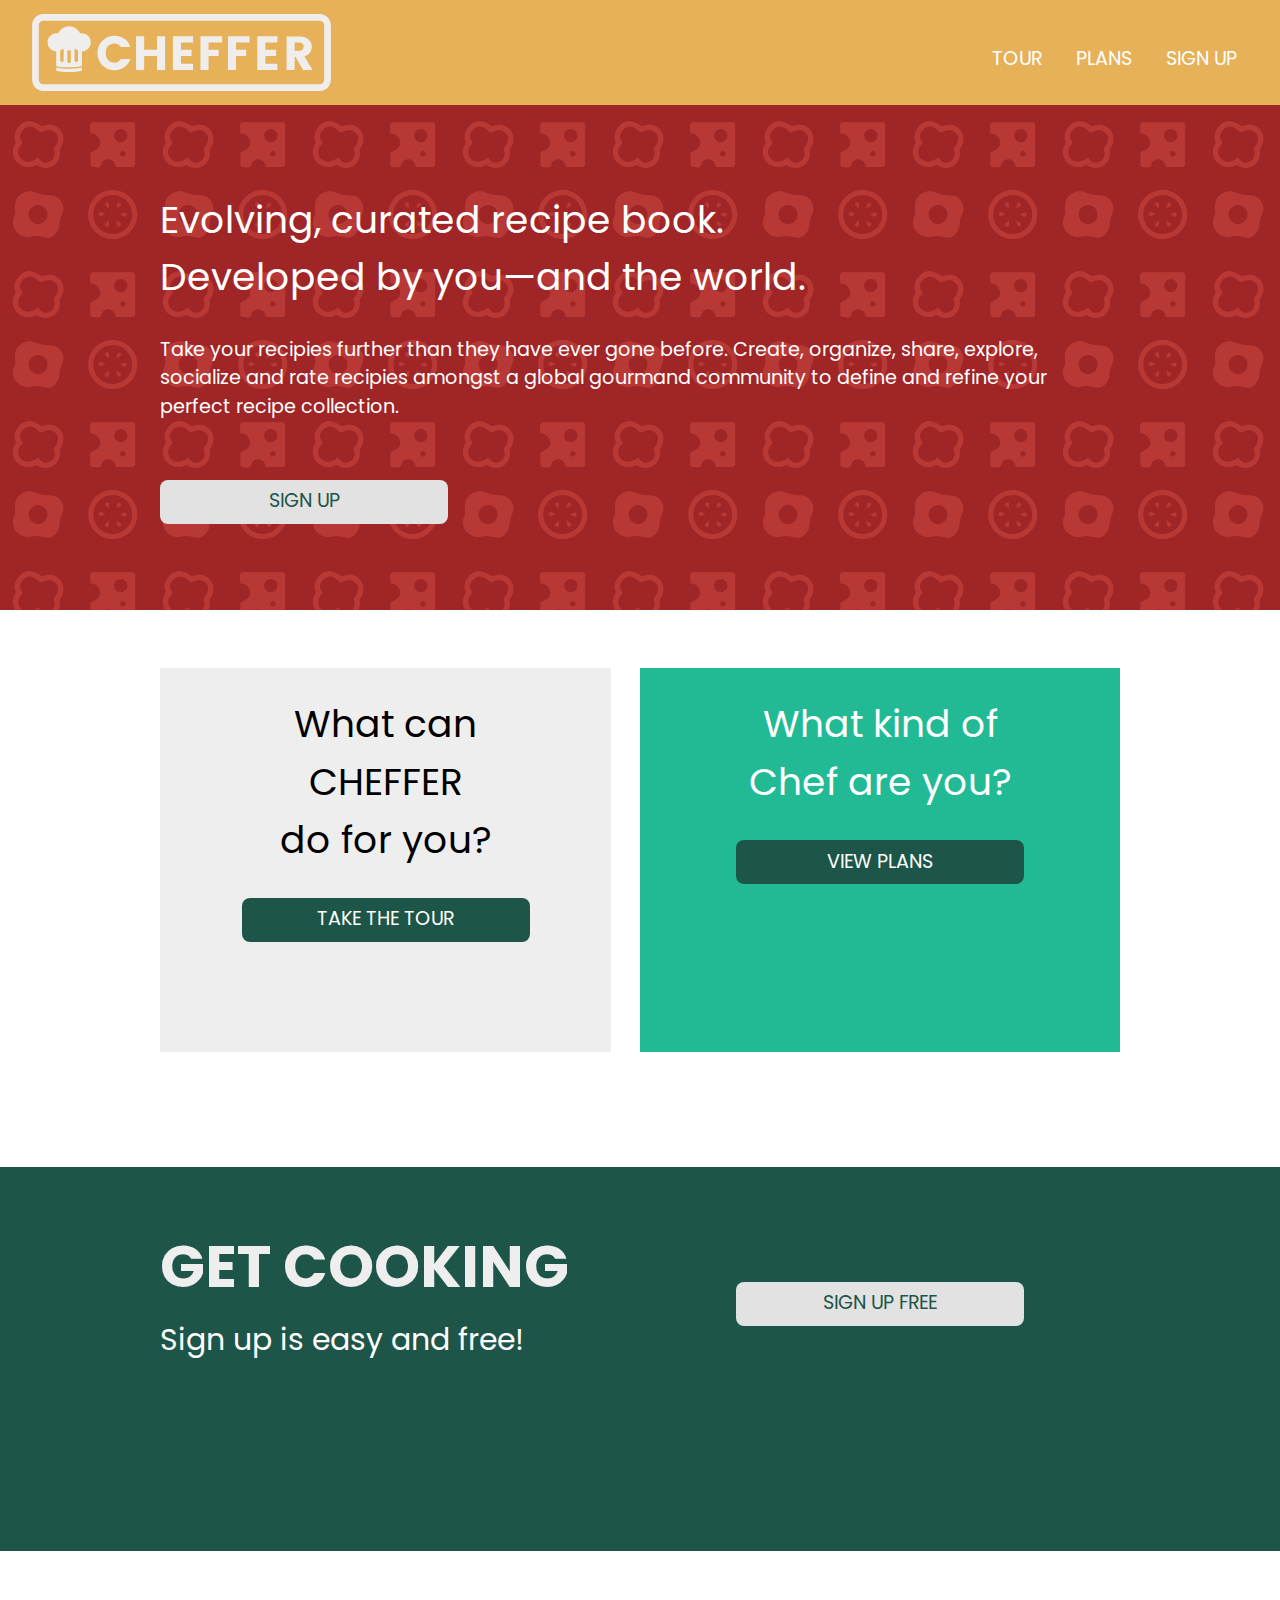
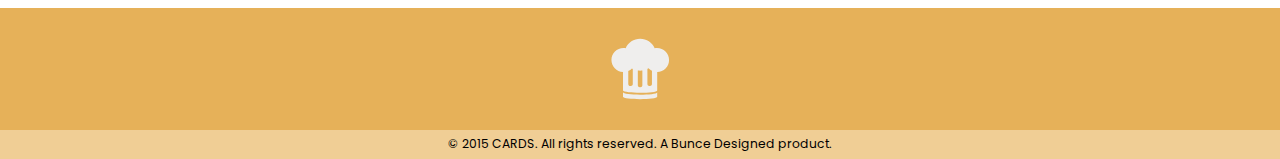
==== commit 6b06728a: "fixed spacing index.html" ====
--- a/index.html
+++ b/index.html
@@ -13,7 +13,7 @@
 	<link href="css/main.css" rel="stylesheet">
 	<link href="css/color.css" rel="stylesheet">
 </head>
-<body class="bg-pattern-yellow">
+<body class="">
 
 <ul class="skip-links">
 	<li><a href="#main">Skip to main content</a></li>
@@ -24,7 +24,9 @@
 <header class="bg-yellow gutter pad-b-1-2 pad-t-1-2" role="masthead">
 	<div class="grid grid-middle">
 		<div class="unit  xs-1-4 s-1-4 m-1-4 l-1-4">
-			<a class="current" href="index.html"><img class="icon i--90" src="images/logo.svg" alt=""></a>
+			<div class="embed embed--4by1">
+				<a href="index.html"><img class="embed__item" src="images/logo-reversed.svg" alt=""></a>
+			</div>
 		</div>
 		<nav class="unit xs-3-4 s-3-4 m-3-4 l-3-4" id="nav" role="navigation">
 			<ol class="list-group list-group--inline pad-t-1-2 push-none text-right">
@@ -50,8 +52,8 @@
 				</div>
 				<div class="unit xs-1 s-1 m-1 l-1-3">
 					<div class="grid" id="main">
-						<div class="unit xs-1 s-1 m-1 l-1">
-							<a class="btn btn--light push-2" href="signup.html">SIGN UP</a>
+						<div class="unit unit-xs-centered xs-1 s-1 m-1 l-1">
+							<a class="btn btn--light push-2 d-green" href="signup.html">SIGN UP</a>
 						</div>
 					</div>
 				</div>	
@@ -61,25 +63,29 @@
 
 <!-- buckets -->
 	<section class="grid l-wrap">
-		<div class="unit xs-1 s-1 m-1-2 l-1-2 text-center bg-smoke bucket">
-			<p class="pad-t tera">What can<span class="block">CHEFFER</span>do for you?</p>
-			<a class="btn push bg-d-green" href="tour.html">TAKE THE TOUR</a>
+		<div class="unit xs-1 s-1 m-1-2 l-1-2 text-center">
+			<div class="bg-smoke bucket bucket--left">	
+				<p class="pad-t tera">What can<span class="block">CHEFFER</span>do for you?</p>
+				<a class="btn push bg-d-green" href="tour.html">TAKE THE TOUR</a>
+			</div>		
 		</div>
-		<div class="unit xs-1 s-1 m-1-2 l-1-2 text-center bg-d-green bucket">
-			<p class="pad-t white tera">What kind of<span class="block">Chef are you?</span></p>
-			<a class="btn push bg-l-green" href="plans.html">VIEW PLANS</a>
+		<div class="unit xs-1 s-1 m-1-2 l-1-2 text-center">
+			<div class="bg-l-green bucket">
+				<p class="pad-t white tera">What kind of<span class="block">Chef are you?</span></p>
+				<a class="btn push bg-d-green" href="plans.html">VIEW PLANS</a>
+			</div>
 		</div>
 	</section>
 
 <!-- prefooter -->
-	<section class="bg-d-red island" id="signup-bucket" role="complementary">
-		<div class="grid grid-middle push l-wrap">
+	<section class="bg-d-green island-2 bucket" id="signup-bucket" role="complementary">
+		<div class="grid grid-middle push-2 l-wrap">
 			<div class="unit xs-1 s-1 m-1-2 l-1-2 ">
-				<h2 class="push-0 giga smoke">GET COOKING</h2>
-				<p class="push-1-2">Sign up is easy and free!</p>
+				<h2 class="push-0 exa smoke">GET COOKING</h2>
+				<p class="push-1-2 giga white">Sign up is easy and free!</p>
 			</div>
-			<div class="unit xs-1 s-1 m-1-2 l-1-2 gutter-1-2">
-				<a class="btn btn--light" href="signup.html">SIGN UP FREE</a>
+			<div class="unit xs-1 s-1 m-1-2 l-1-2 gutter-1-2 text-center">
+				<a class="btn btn--light d-green" href="signup.html">SIGN UP FREE</a>
 			</div>
 		</div>
 	</section>
@@ -88,8 +94,8 @@
 
 <footer class="bg-yellow">
 	<div class="grid">
-		<div class="unit unit-xs-centered">
-			<a href="index.html"><img class="icon i--90" src="images/logo.svg" alt="back to top"></a>
+		<div class="unit text-center xs-1 island">
+			<a href="index.html"><img class="icon i--64 img-flex" src="images/logo-icon-reversed.svg" alt="back to top"></a>
 		</div>
 		<aside class="unit xs-1 bg-l-yellow text-center micro">© 2015 CARDS. All rights reserved. A Bunce Designed product.</aside>
 	</div>
--- a/css/modules.css
+++ b/css/modules.css
@@ -407,7 +407,10 @@
   border: 0;
   color: #fff;
   text-decoration: none;
-}
+  width: 15rem;
+  text-align: center;
+}
+
 
 .btn:hover {
   background-color: #000;
@@ -420,7 +423,7 @@
 }
 
 .btn--light:hover {
-  background-color: #666;
+  background-color: #e6b159;
   color: #fff;
 }
 
--- a/css/main.css
+++ b/css/main.css
@@ -96,21 +96,34 @@
 
 /*feature box on tour page*/
 
-.feature{
-	width: 60rem;
-	height: 20rem;
+@media only screen and (min-width: 60em){
+	.feature{
+		width: 60rem;
+		height: 20rem;
+	}
 }
+
+
 
 /*buckets on index*/
 
 .bucket{
-	min-height: 20em;
+	min-height: 20rem;
 }
 
 @media only screen and (min-width: 60em){
 	.bucket{
-		margin: 3rem;
+		margin-bottom: 3rem;
+		margin-top: 3rem;
 	}
+
+	.bucket--left{
+		margin-right: 1.5rem;
+	}
+}
+
+.prefooter{
+	min-height: 20rem;
 }
 
 
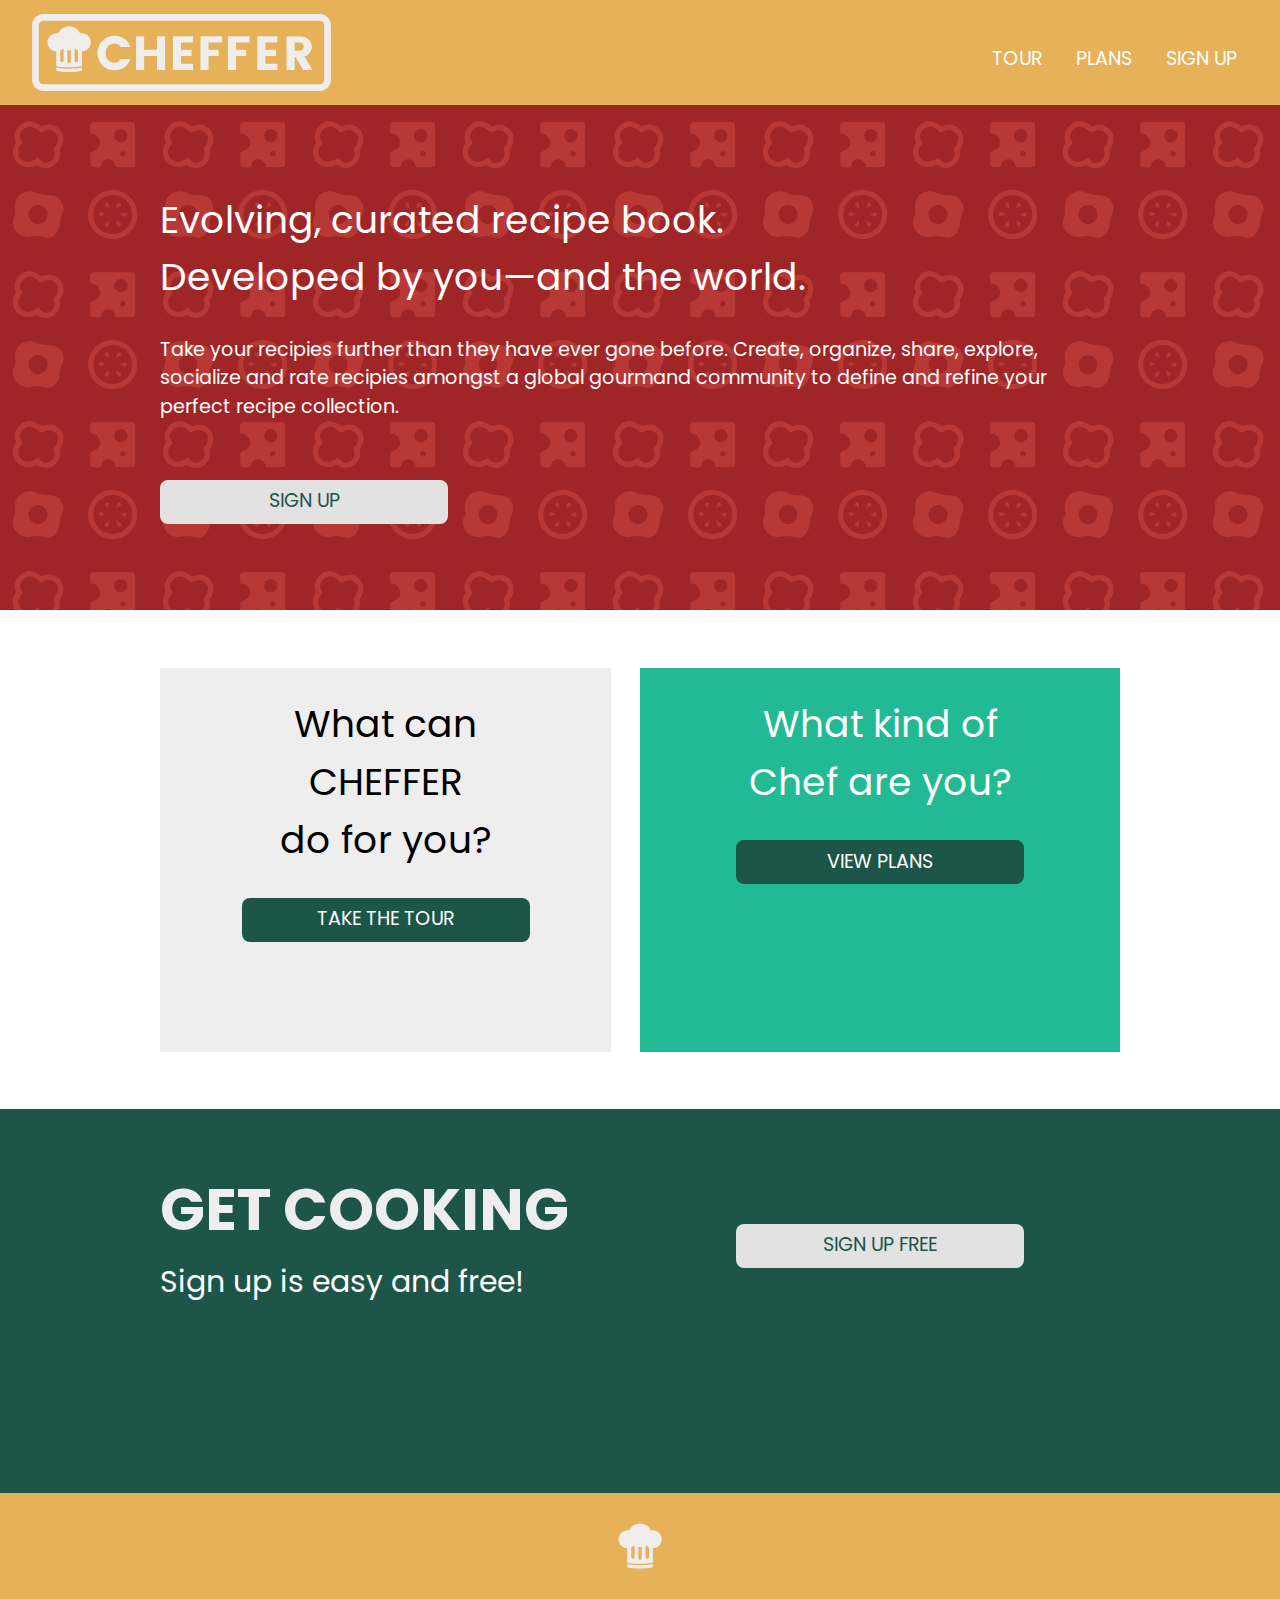
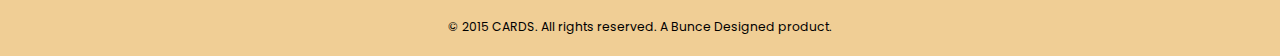
==== commit 8e5d5f61: "Fix navs/footers" ====
--- a/index.html
+++ b/index.html
@@ -21,6 +21,8 @@
 	<li><a href="#signup-bucket">Skip to sign up</a></li>
 </ul>
 
+
+<!-- nav -->
 <header class="bg-yellow gutter pad-b-1-2 pad-t-1-2" role="masthead">
 	<div class="grid grid-middle">
 		<div class="unit  xs-1-4 s-1-4 m-1-4 l-1-4">
@@ -79,7 +81,7 @@
 
 <!-- prefooter -->
 	<section class="bg-d-green island-2 bucket" id="signup-bucket" role="complementary">
-		<div class="grid grid-middle push-2 l-wrap">
+		<div class="grid grid-middle l-wrap">
 			<div class="unit xs-1 s-1 m-1-2 l-1-2 ">
 				<h2 class="push-0 exa smoke">GET COOKING</h2>
 				<p class="push-1-2 giga white">Sign up is easy and free!</p>
@@ -95,9 +97,9 @@
 <footer class="bg-yellow">
 	<div class="grid">
 		<div class="unit text-center xs-1 island">
-			<a href="index.html"><img class="icon i--64 img-flex" src="images/logo-icon-reversed.svg" alt="back to top"></a>
+			<a href="index.html"><img class="icon i--48 img-flex" src="images/logo-icon-reversed.svg" alt="back to top"></a>
 		</div>
-		<aside class="unit xs-1 bg-l-yellow text-center micro">© 2015 CARDS. All rights reserved. A Bunce Designed product.</aside>
+		<aside class="unit xs-1 bg-l-yellow island-1-2 text-center micro">© 2015 CARDS. All rights reserved. A Bunce Designed product.</aside>
 	</div>
 </footer>
 
--- a/css/main.css
+++ b/css/main.css
@@ -1,32 +1,13 @@
+/*
+SIZES
+@media only screen and (min-width: 25em) 
+@media only screen and (min-width: 38em)
+@media only screen and (min-width: 60em)
+*/
+
 html{
 	font-family: 'Poppins', sans-serif;
 }
-
-.cards-logo{
-	max-width: 10em;
-}
-
-.banner{
-	background-image: url("../images/pattern.svg");
-	background-size: 150px;
-	background-repeat: repeat;
-	background-color: #a02526;
-}
-
-.bg-pattern-yellow{
-	background-image: url("../images/pattern-yellow.svg");
-	background-size: 150px;
-	background-repeat: repeat;
-}
-
-.bg-pattern-green{
-	background-image: url("../images/pattern-green.svg");
-	background-size: 200px;
-	background-repeat: repeat;
-}
-
-
-
 
 /*utilities*/
 
@@ -76,6 +57,7 @@
 
 
 
+
 /*fake field box*/
 
 .field{
@@ -94,6 +76,77 @@
 	}
 }
 
+
+/*SPECIFIC CLASS STYLES*/
+
+/*hero banner on homepage*/
+
+.banner{
+	background-image: url("../images/pattern.svg");
+	background-size: 150px;
+	background-repeat: repeat;
+	background-color: #a02526;
+}
+
+
+
+
+
+/* header banners */
+
+.header{
+	font-weight: 700;
+	padding: .5rem;
+}
+
+
+
+@media only screen and (min-width: 25em){
+	.header{
+		padding: 1rem;
+	}
+}
+
+
+@media only screen and (min-width: 38em){
+	.header{
+		padding: 1.5rem;
+	}
+}
+
+@media only screen and (min-width: 60em){
+	.header{
+		padding: 2rem;
+	}
+}
+
+
+
+
+/*buckets on homepage*/
+
+.bucket{
+	min-height: 20rem;
+}
+
+@media only screen and (min-width: 60em){
+	.bucket{
+		margin-bottom: 0rem;
+		margin-top: 3rem;
+	}
+
+	.bucket--left{
+		margin-right: 1.5rem;
+	}
+}
+
+.prefooter{
+	min-height: 20rem;
+}
+
+
+
+
 /*feature box on tour page*/
 
 @media only screen and (min-width: 60em){
@@ -105,25 +158,49 @@
 
 
 
-/*buckets on index*/
-
-.bucket{
-	min-height: 20rem;
-}
-
-@media only screen and (min-width: 60em){
-	.bucket{
-		margin-bottom: 3rem;
-		margin-top: 3rem;
-	}
-
-	.bucket--left{
-		margin-right: 1.5rem;
-	}
-}
-
-.prefooter{
-	min-height: 20rem;
+/*form styling*/
+
+form{
+	border: solid 10px #eee;
+}
+
+input{
+	box-shadow: inset 0px 0px 0px 0px;
+}
+
+.text-input{
+	background-color: #eee;
+	width: 100%;
+}
+
+.radio-input{
+	display: inline-block;
+}
+
+@media only screen and (max-width: 25em){
+	.radio-input{
+		display: block;
+	}
+}
+
+.select{
+	width: 100%;
+	background-color: #eee;
+	border: solid 1px #eee;
+}
+
+.select-light{
+	width: 100%;
+	background-color: #fff;
+	border: solid 1px #eee;
+}
+
+fieldset{
+	border: 0px;
+}
+
+.fieldset{
+	border: solid 1px #eee;
 }
 
 
--- a/css/color.css
+++ b/css/color.css
@@ -34,6 +34,10 @@
 
 .bg-smoke{
 	background-color: #eee;
+}
+
+.bg-white{
+	background-color: #fff
 }
 
 /*Text brand colours*/
@@ -99,3 +103,17 @@
 	color: #787878
 }
 
+/*Background Patterns*/
+
+.bg-pattern-yellow{
+	background-image: url("../images/pattern-yellow.svg");
+	background-size: 150px;
+	background-repeat: repeat;
+}
+
+.bg-pattern-green{
+	background-image: url("../images/pattern-green.svg");
+	background-size: 200px;
+	background-repeat: repeat;
+}
+
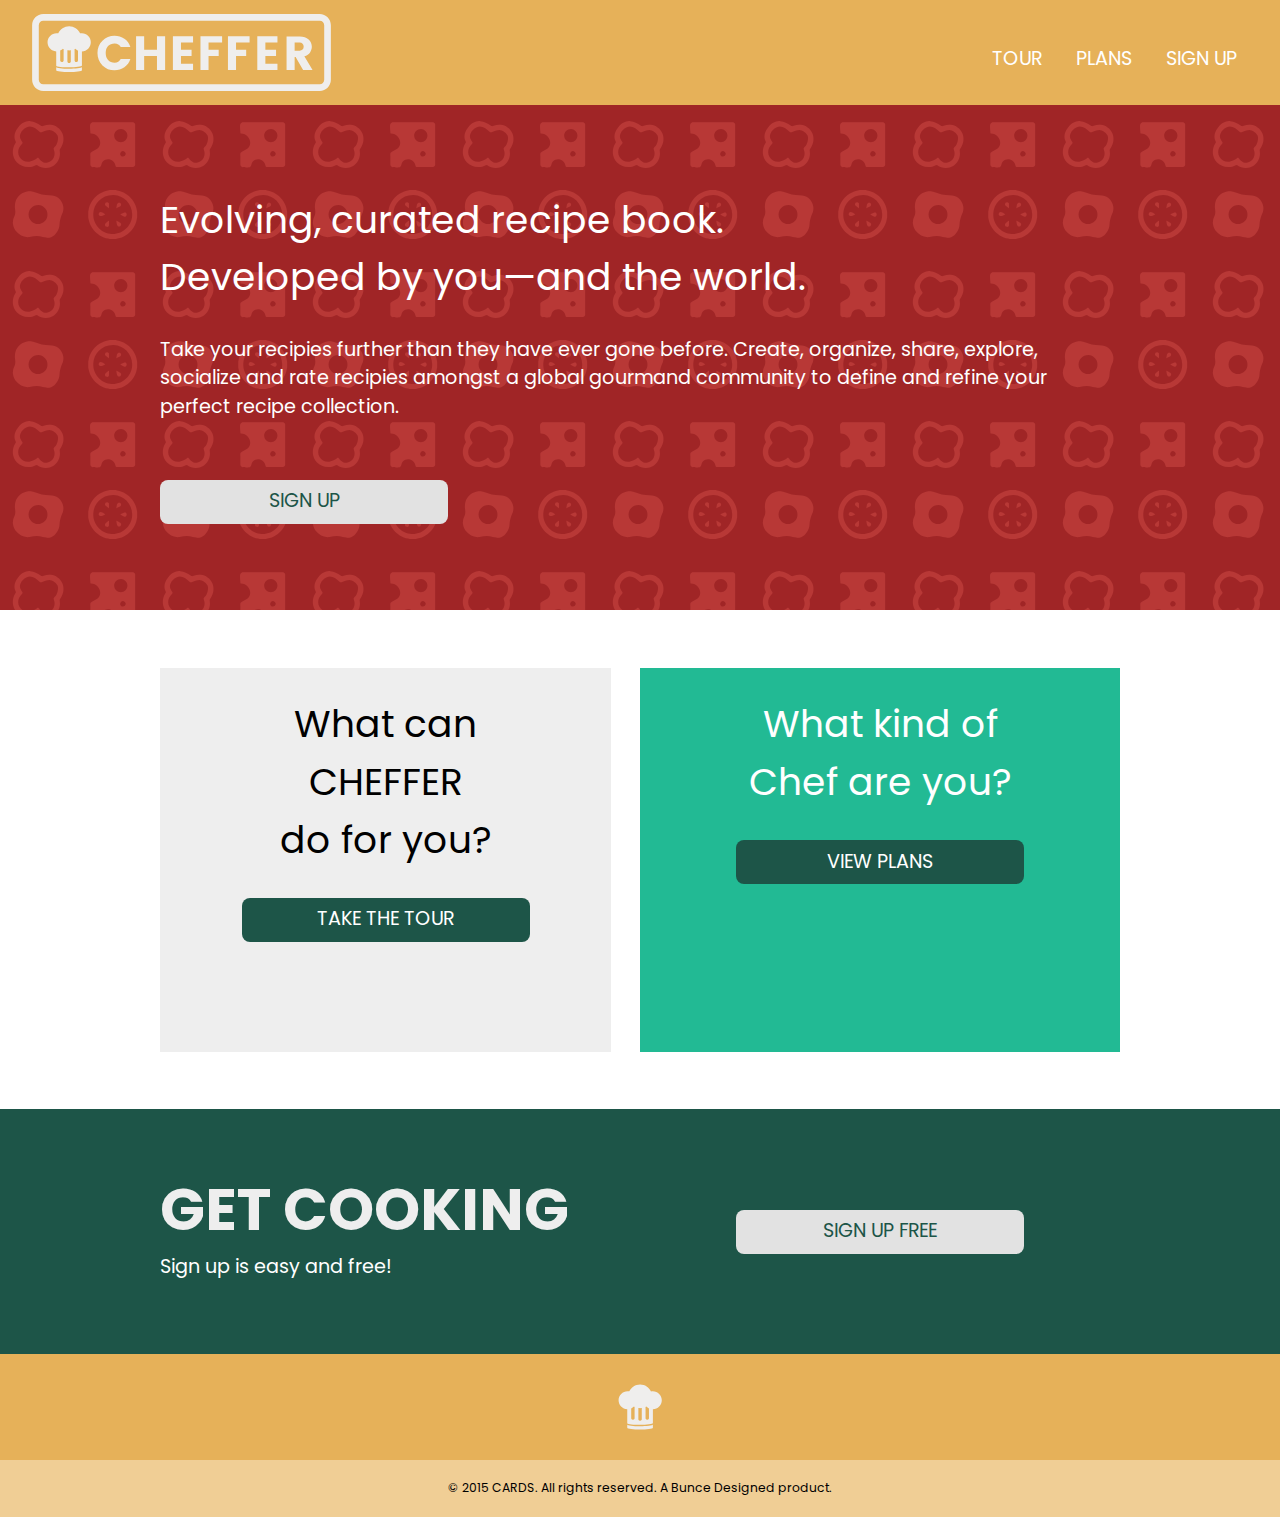
==== commit c933a51b: "add thankyou.html" ====
--- a/index.html
+++ b/index.html
@@ -80,11 +80,11 @@
 	</section>
 
 <!-- prefooter -->
-	<section class="bg-d-green island-2 bucket" id="signup-bucket" role="complementary">
+	<section class="bg-d-green island-2 prefooter" id="signup-bucket" role="complementary">
 		<div class="grid grid-middle l-wrap">
 			<div class="unit xs-1 s-1 m-1-2 l-1-2 ">
 				<h2 class="push-0 exa smoke">GET COOKING</h2>
-				<p class="push-1-2 giga white">Sign up is easy and free!</p>
+				<p class="push-1-2 white">Sign up is easy and free!</p>
 			</div>
 			<div class="unit xs-1 s-1 m-1-2 l-1-2 gutter-1-2 text-center">
 				<a class="btn btn--light d-green" href="signup.html">SIGN UP FREE</a>
--- a/css/main.css
+++ b/css/main.css
@@ -131,7 +131,7 @@
 
 @media only screen and (min-width: 60em){
 	.bucket{
-		margin-bottom: 0rem;
+		margin-bottom: 3rem;
 		margin-top: 3rem;
 	}
 
@@ -141,18 +141,24 @@
 }
 
 .prefooter{
-	min-height: 20rem;
+	padding-top: 3rem;
+	padding-bottom: 3rem;
 }
 
 
 
 
 /*feature box on tour page*/
+
+
+.feature{
+	padding-top: 3rem;
+	padding-bottom: 3rem;
+}
 
 @media only screen and (min-width: 60em){
 	.feature{
 		width: 60rem;
-		height: 20rem;
 	}
 }
 
